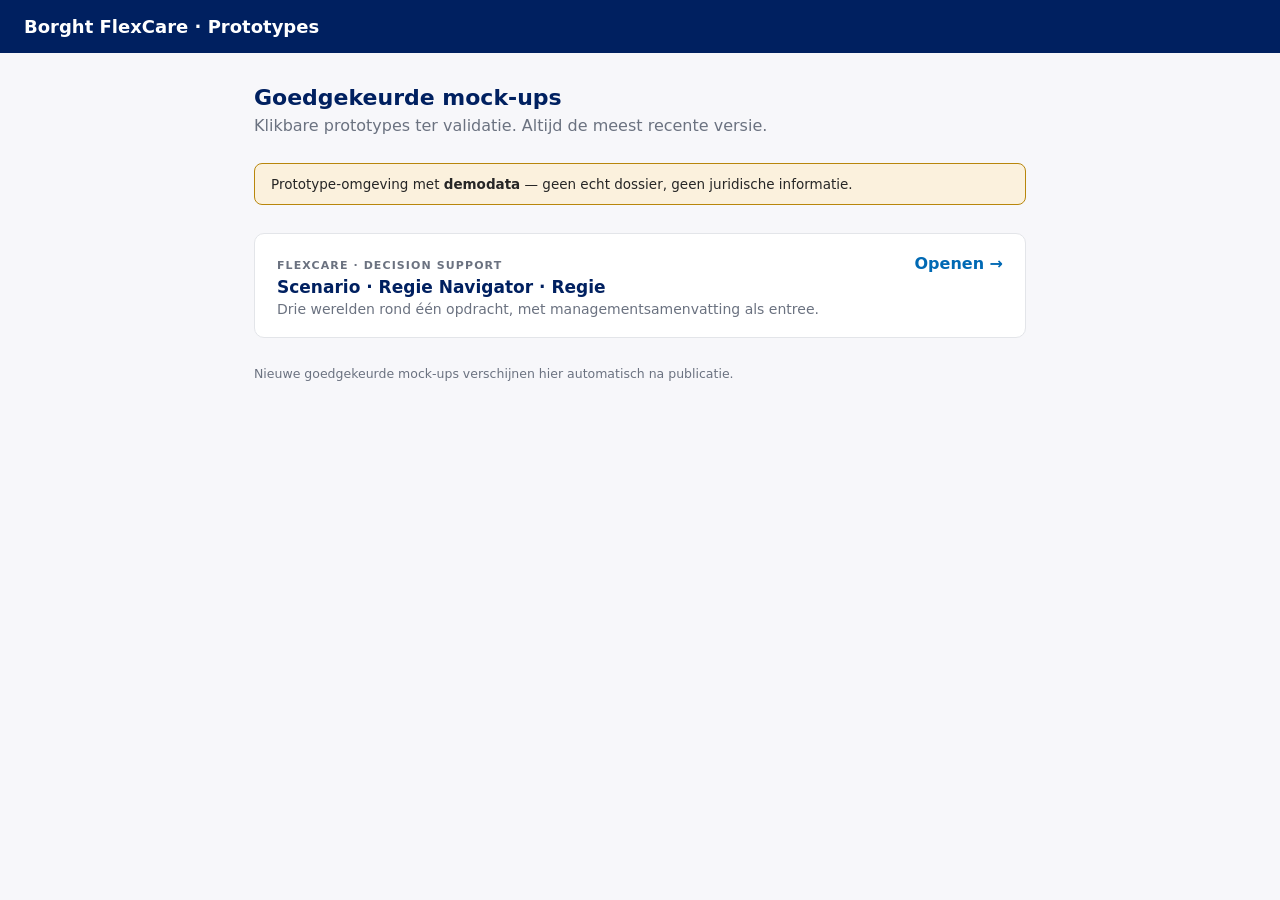
==== index.html @ 343430d6 "prototypes: publiceer goedgekeurde mock-ups" ====
<!DOCTYPE html>
<html lang="nl">
<head>
<meta charset="UTF-8">
<meta name="viewport" content="width=device-width, initial-scale=1.0">
<meta name="color-scheme" content="light dark">
<meta name="robots" content="noindex, nofollow">
<title>Borght FlexCare — Prototypes</title>
<style>
  :root{--navy:#002060;--navy-2:#1F4E79;--blue:#0069B4;--ink:#262626;--surface:#F7F7FA;
    --card:#fff;--g500:#6B7280;--g200:#E3E5E9;--warn:#B8860B;--warn-bg:#FBF1DD;
    --font:Calibri,"Segoe UI",system-ui,-apple-system,Arial,sans-serif;--track:.10em;}
  @media (prefers-color-scheme:dark){:root{--navy:#7FA8E0;--ink:#E7EAF0;--surface:#0E1420;
    --card:#161E2E;--g500:#9BA5B4;--g200:#2A3446;--warn:#E0B84E;--warn-bg:#33290F;}}
  *{box-sizing:border-box;} body{margin:0;font-family:var(--font);background:var(--surface);color:var(--ink);}
  .bar{background:var(--navy);color:#fff;padding:16px 24px;font-size:18px;font-weight:700;}
  @media (prefers-color-scheme:dark){.bar{background:#0A1120;}}
  .wrap{max-width:820px;margin:0 auto;padding:32px 24px;}
  h1{font-size:22px;margin:0 0 6px;color:var(--navy);} .sub{color:var(--g500);margin:0 0 28px;}
  .warn{background:var(--warn-bg);border:1px solid var(--warn);color:var(--ink);border-radius:8px;
    padding:12px 16px;font-size:13.5px;margin-bottom:28px;}
  .lbl{font-size:11px;font-weight:700;letter-spacing:var(--track);text-transform:uppercase;color:var(--g500);}
  .card{display:block;text-decoration:none;color:inherit;background:var(--card);border:1px solid var(--g200);
    border-radius:10px;padding:20px 22px;margin-bottom:14px;transition:box-shadow .15s;}
  .card:hover{box-shadow:0 6px 20px rgba(0,32,96,.10);}
  .card h2{font-size:17px;margin:4px 0 4px;color:var(--navy);} .card p{margin:0;color:var(--g500);font-size:14px;}
  .card .arrow{float:right;color:var(--blue);font-weight:700;}
  .foot{margin-top:28px;font-size:12.5px;color:var(--g500);}
</style>
</head>
<body>
  <div class="bar">Borght FlexCare · Prototypes</div>
  <div class="wrap">
    <h1>Goedgekeurde mock-ups</h1>
    <p class="sub">Klikbare prototypes ter validatie. Altijd de meest recente versie.</p>
    <div class="warn">Prototype-omgeving met <b>demodata</b> — geen echt dossier, geen juridische informatie.</div>

    <a class="card" href="decision-support/">
      <span class="arrow">Openen &rarr;</span>
      <span class="lbl">FlexCare · Decision Support</span>
      <h2>Scenario · Regie Navigator · Regie</h2>
      <p>Drie werelden rond één opdracht, met managementsamenvatting als entree.</p>
    </a>

    <p class="foot">Nieuwe goedgekeurde mock-ups verschijnen hier automatisch na publicatie.</p>
  </div>
</body>
</html>
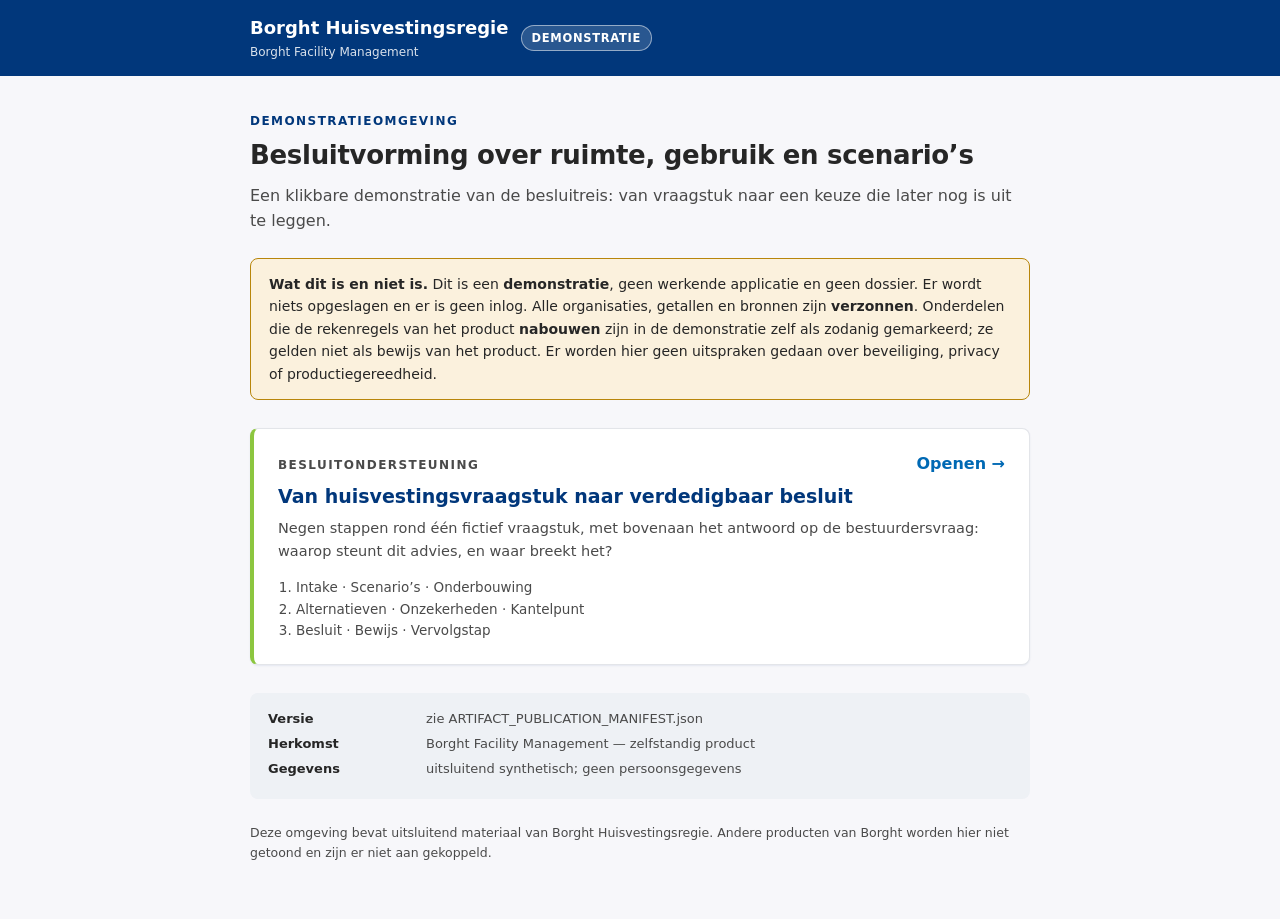
==== commit c3e5e5d7: "artifact: Huisvestingsregie-demonstratie ontvlecht van FlexCare De gepubliceerde versie toonde een F" ====
--- a/index.html
+++ b/index.html
@@ -3,46 +3,106 @@
 <head>
 <meta charset="UTF-8">
 <meta name="viewport" content="width=device-width, initial-scale=1.0">
-<meta name="color-scheme" content="light dark">
+<meta name="color-scheme" content="light">
 <meta name="robots" content="noindex, nofollow">
-<title>Borght FlexCare — Prototypes</title>
+<meta name="description" content="Klikbare demonstratie van Borght Huisvestingsregie: besluitvorming over ruimte, gebruik en scenario's. Synthetische data.">
+<title>Borght Huisvestingsregie — demonstratie</title>
 <style>
-  :root{--navy:#002060;--navy-2:#1F4E79;--blue:#0069B4;--ink:#262626;--surface:#F7F7FA;
-    --card:#fff;--g500:#6B7280;--g200:#E3E5E9;--warn:#B8860B;--warn-bg:#FBF1DD;
-    --font:Calibri,"Segoe UI",system-ui,-apple-system,Arial,sans-serif;--track:.10em;}
-  @media (prefers-color-scheme:dark){:root{--navy:#7FA8E0;--ink:#E7EAF0;--surface:#0E1420;
-    --card:#161E2E;--g500:#9BA5B4;--g200:#2A3446;--warn:#E0B84E;--warn-bg:#33290F;}}
-  *{box-sizing:border-box;} body{margin:0;font-family:var(--font);background:var(--surface);color:var(--ink);}
-  .bar{background:var(--navy);color:#fff;padding:16px 24px;font-size:18px;font-weight:700;}
-  @media (prefers-color-scheme:dark){.bar{background:#0A1120;}}
-  .wrap{max-width:820px;margin:0 auto;padding:32px 24px;}
-  h1{font-size:22px;margin:0 0 6px;color:var(--navy);} .sub{color:var(--g500);margin:0 0 28px;}
-  .warn{background:var(--warn-bg);border:1px solid var(--warn);color:var(--ink);border-radius:8px;
-    padding:12px 16px;font-size:13.5px;margin-bottom:28px;}
-  .lbl{font-size:11px;font-weight:700;letter-spacing:var(--track);text-transform:uppercase;color:var(--g500);}
-  .card{display:block;text-decoration:none;color:inherit;background:var(--card);border:1px solid var(--g200);
-    border-radius:10px;padding:20px 22px;margin-bottom:14px;transition:box-shadow .15s;}
-  .card:hover{box-shadow:0 6px 20px rgba(0,32,96,.10);}
-  .card h2{font-size:17px;margin:4px 0 4px;color:var(--navy);} .card p{margin:0;color:var(--g500);font-size:14px;}
-  .card .arrow{float:right;color:var(--blue);font-weight:700;}
-  .foot{margin-top:28px;font-size:12.5px;color:var(--g500);}
+  /* Tokens uit src/styles/borght-tokens.css van Borght Huisvestingsregie (ADR-004). */
+  :root{
+    --navy:#01377B; --blue:#0069B4; --green:#8CC63F; --magenta:#E5088D;
+    --ink:#262626; --surface:#F7F7FA; --white:#FFFFFF;
+    --g700:#4A4A4A; --g400:#9AA0A6; --g200:#E3E5E9; --grey-bg:#EEF1F5;
+    --warning:#B8860B; --warning-bg:#FBF1DD;
+    --font:Calibri,"Segoe UI",system-ui,-apple-system,Arial,sans-serif;
+    --track-caps:.12em; --radius-md:8px; --radius-pill:999px;
+    --shadow-1:0 1px 2px rgba(1,55,123,.08); --shadow-2:0 4px 12px rgba(1,55,123,.10);
+  }
+  *{box-sizing:border-box;}
+  html{color-scheme:light;}
+  body{margin:0;font-family:var(--font);font-size:16px;line-height:1.6;color:var(--ink);background:var(--surface);-webkit-font-smoothing:antialiased;}
+  h1,h2{margin:0;text-wrap:balance;} p{margin:0;}
+  .bar{background:var(--navy);color:#fff;padding:14px 0;}
+  .wrap{max-width:820px;margin:0 auto;padding:0 20px;}
+  .bar .wrap{display:flex;align-items:center;gap:12px;flex-wrap:wrap;}
+  .merk{font-size:18px;font-weight:600;}
+  .merk small{display:block;font-size:12px;font-weight:400;opacity:.85;}
+  .chip{font-size:11.5px;font-weight:600;text-transform:uppercase;letter-spacing:.06em;
+    border-radius:var(--radius-pill);padding:3px 10px;background:rgba(255,255,255,.16);
+    border:1px solid rgba(255,255,255,.5);color:#fff;}
+  main{padding:36px 0 56px;}
+  .eyebrow{font-size:12px;font-weight:600;text-transform:uppercase;letter-spacing:var(--track-caps);color:var(--navy);}
+  h1{font-size:26px;font-weight:600;letter-spacing:-.3px;margin:4px 0 6px;}
+  .sub{color:var(--g700);margin-bottom:24px;}
+  .warn{background:var(--warning-bg);border:1px solid var(--warning);border-radius:var(--radius-md);
+    padding:14px 18px;font-size:14px;margin-bottom:28px;}
+  .warn b{font-weight:600;}
+  .kaart{display:block;text-decoration:none;color:inherit;background:var(--white);
+    border:1px solid var(--g200);border-left:4px solid var(--green);border-radius:var(--radius-md);
+    box-shadow:var(--shadow-1);padding:22px 24px;transition:box-shadow .15s;}
+  .kaart:hover{box-shadow:var(--shadow-2);}
+  .kaart:focus-visible{outline:2px solid var(--blue);outline-offset:3px;}
+  .kaart .lbl{font-size:12px;font-weight:600;text-transform:uppercase;letter-spacing:var(--track-caps);color:var(--g700);}
+  .kaart h2{font-size:19px;font-weight:600;color:var(--navy);margin:4px 0 6px;}
+  .kaart p{font-size:14.5px;color:var(--g700);}
+  .kaart .pijl{float:right;color:var(--blue);font-weight:600;}
+  .stappen{margin:14px 0 0;padding-left:18px;font-size:13.5px;color:var(--g700);}
+  .herkomst{margin-top:28px;background:var(--grey-bg);border-radius:var(--radius-md);padding:16px 18px;font-size:13px;color:var(--g700);}
+  .herkomst dt{font-weight:600;color:var(--ink);float:left;width:150px;clear:left;}
+  .herkomst dd{margin:0 0 4px 158px;font-variant-numeric:tabular-nums;word-break:break-all;}
+  .voet{margin-top:24px;font-size:12.5px;color:var(--g700);}
 </style>
 </head>
 <body>
-  <div class="bar">Borght FlexCare · Prototypes</div>
-  <div class="wrap">
-    <h1>Goedgekeurde mock-ups</h1>
-    <p class="sub">Klikbare prototypes ter validatie. Altijd de meest recente versie.</p>
-    <div class="warn">Prototype-omgeving met <b>demodata</b> — geen echt dossier, geen juridische informatie.</div>
 
-    <a class="card" href="decision-support/">
-      <span class="arrow">Openen &rarr;</span>
-      <span class="lbl">FlexCare · Decision Support</span>
-      <h2>Scenario · Regie Navigator · Regie</h2>
-      <p>Drie werelden rond één opdracht, met managementsamenvatting als entree.</p>
-    </a>
+<div class="bar"><div class="wrap">
+  <span class="merk">Borght Huisvestingsregie<small>Borght Facility Management</small></span>
+  <span class="chip">Demonstratie</span>
+</div></div>
 
-    <p class="foot">Nieuwe goedgekeurde mock-ups verschijnen hier automatisch na publicatie.</p>
+<main><div class="wrap">
+  <div class="eyebrow">Demonstratieomgeving</div>
+  <h1>Besluitvorming over ruimte, gebruik en scenario&rsquo;s</h1>
+  <p class="sub">
+    Een klikbare demonstratie van de besluitreis: van vraagstuk naar een keuze die later
+    nog is uit te leggen.
+  </p>
+
+  <div class="warn">
+    <b>Wat dit is en niet is.</b> Dit is een <b>demonstratie</b>, geen werkende applicatie
+    en geen dossier. Er wordt niets opgeslagen en er is geen inlog. Alle organisaties,
+    getallen en bronnen zijn <b>verzonnen</b>. Onderdelen die de rekenregels van het product
+    <b>nabouwen</b> zijn in de demonstratie zelf als zodanig gemarkeerd; ze gelden niet als
+    bewijs van het product. Er worden hier geen uitspraken gedaan over beveiliging, privacy
+    of productiegereedheid.
   </div>
+
+  <a class="kaart" href="decision-support/">
+    <span class="pijl">Openen &rarr;</span>
+    <span class="lbl">Besluitondersteuning</span>
+    <h2>Van huisvestingsvraagstuk naar verdedigbaar besluit</h2>
+    <p>
+      Negen stappen rond &eacute;&eacute;n fictief vraagstuk, met bovenaan het antwoord op de
+      bestuurdersvraag: waarop steunt dit advies, en waar breekt het?
+    </p>
+    <ol class="stappen">
+      <li>Intake &middot; Scenario&rsquo;s &middot; Onderbouwing</li>
+      <li>Alternatieven &middot; Onzekerheden &middot; Kantelpunt</li>
+      <li>Besluit &middot; Bewijs &middot; Vervolgstap</li>
+    </ol>
+  </a>
+
+  <dl class="herkomst">
+    <dt>Versie</dt><dd id="versie">zie ARTIFACT_PUBLICATION_MANIFEST.json</dd>
+    <dt>Herkomst</dt><dd>Borght Facility Management &mdash; zelfstandig product</dd>
+    <dt>Gegevens</dt><dd>uitsluitend synthetisch; geen persoonsgegevens</dd>
+  </dl>
+
+  <p class="voet">
+    Deze omgeving bevat uitsluitend materiaal van Borght Huisvestingsregie. Andere producten
+    van Borght worden hier niet getoond en zijn er niet aan gekoppeld.
+  </p>
+</div></main>
+
 </body>
 </html>
